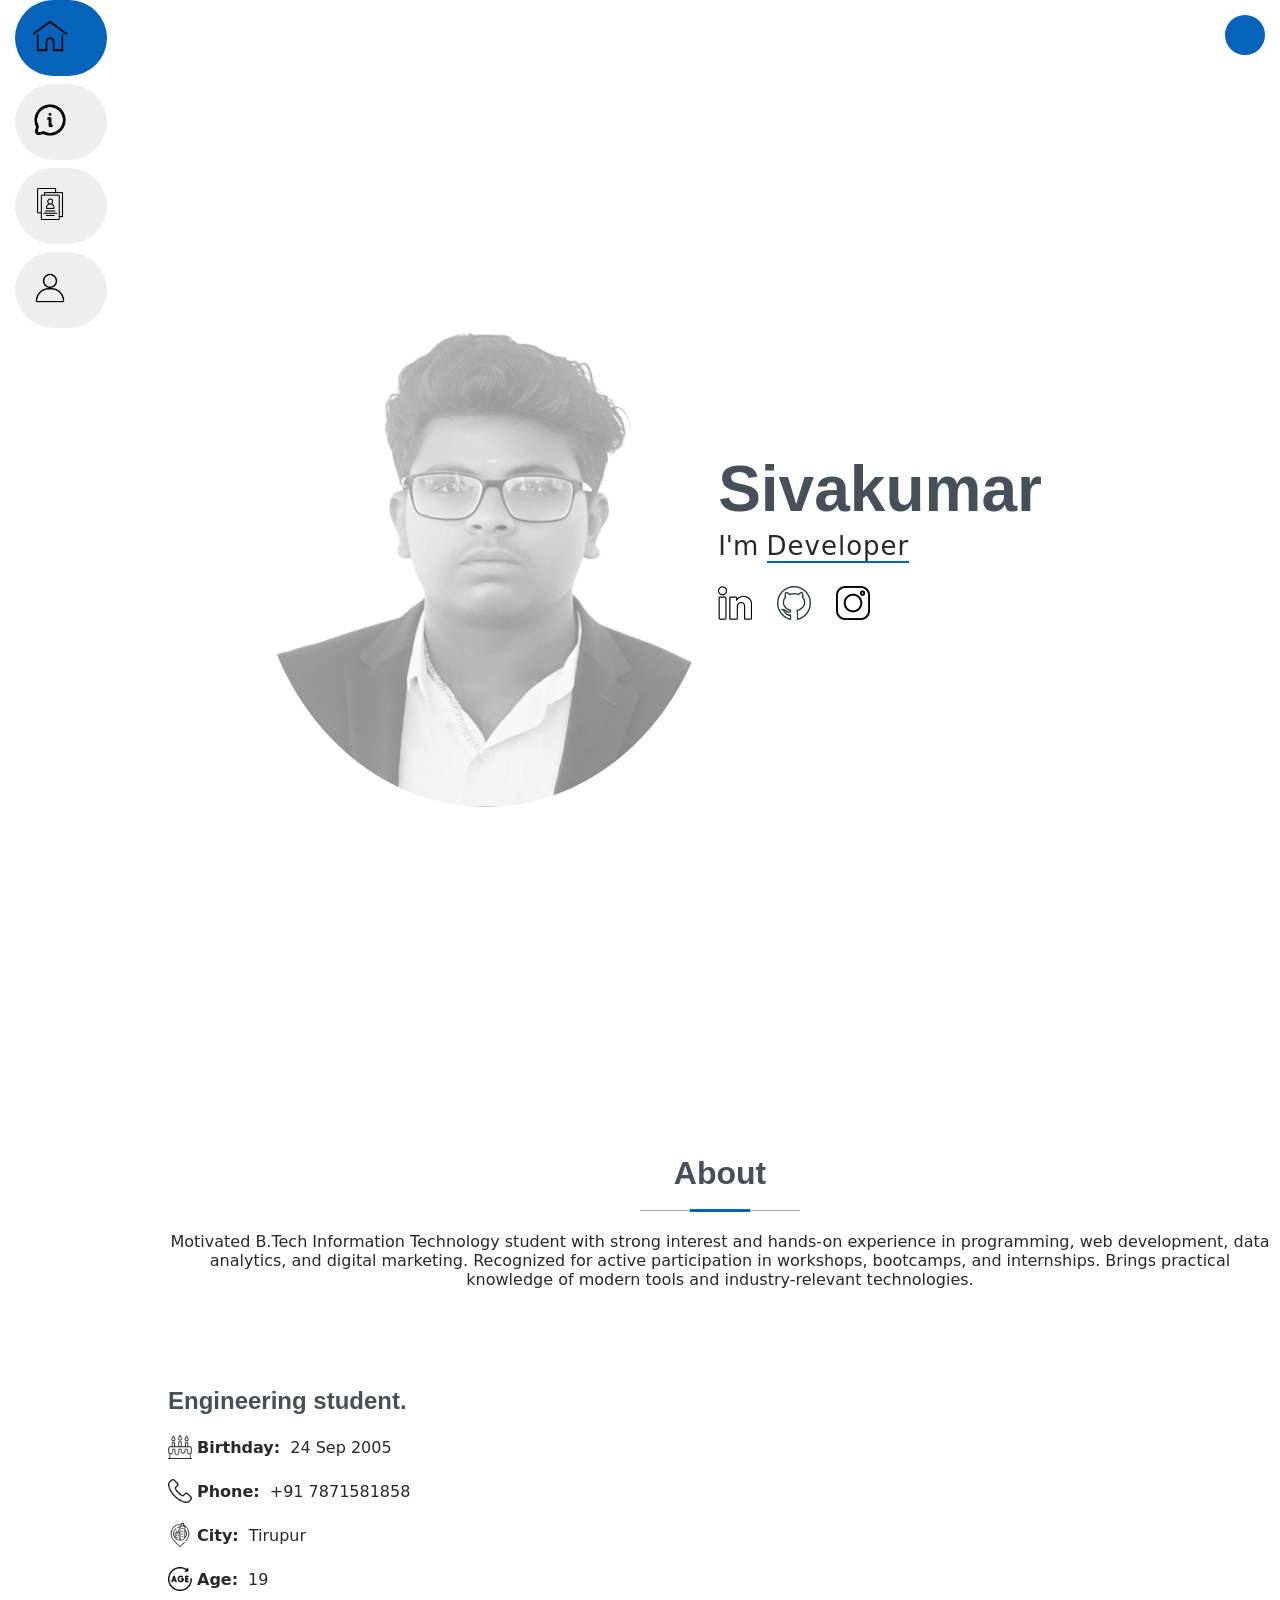
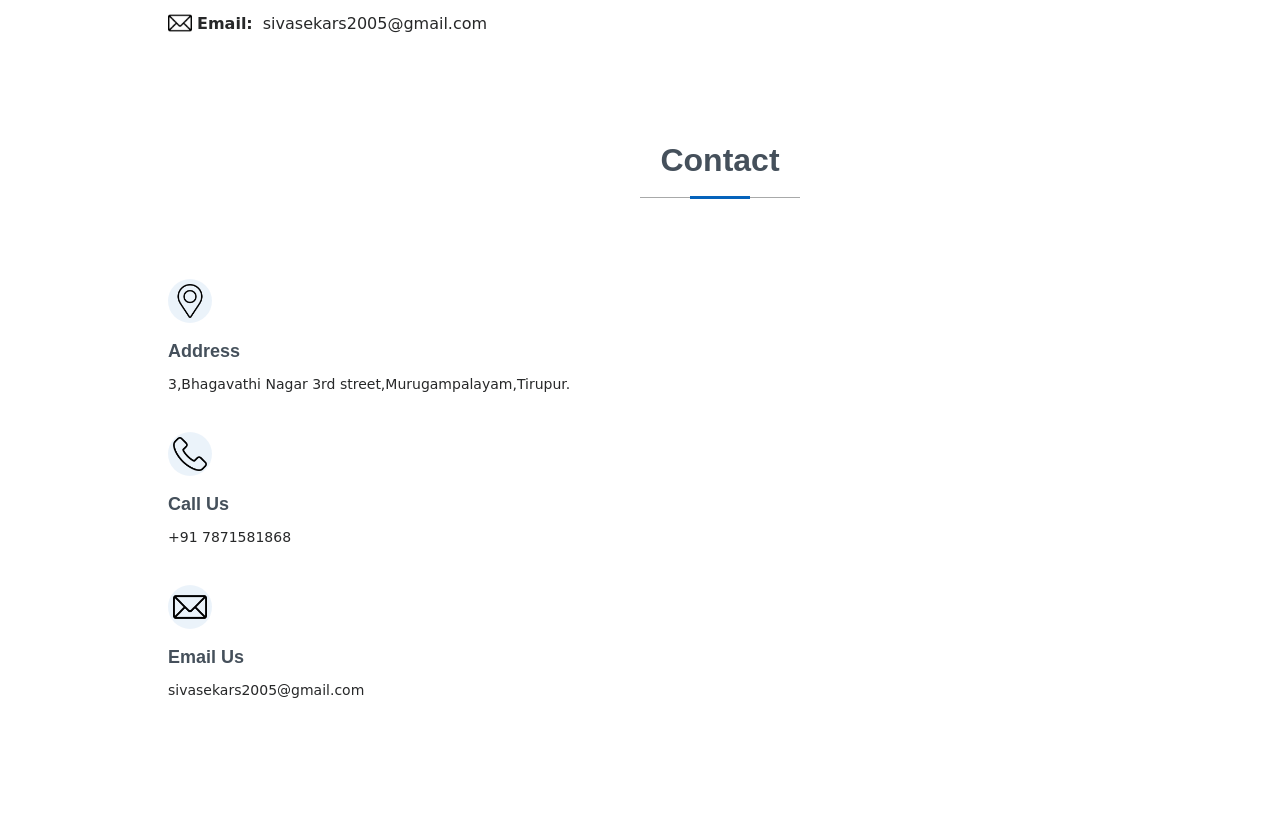
==== index.html @ 50e78660 "first commit" ====
<!DOCTYPE html>
<html lang="en">

<head>
  <meta charset="utf-8">
  <meta content="width=device-width, initial-scale=1.0" name="viewport">
  <title>portfolio</title>
  <link href="briefcase.png" rel="icon">
  <meta content="" name="description">
  <meta content="" name="keywords">
  <link rel="stylesheet" href="back.css">
</head>

<body class="index-page">

  <header id="header" class="header d-flex flex-column justify-content-center">

    <i class="header-toggle d-xl-none bi bi-list"></i>

    <nav id="navmenu" class="navmenu">
      <ul>
        <li><a href="#hero" class="active"><i ><img src="home.png" id="homein"></i><span>Home</span></a></li>
        <li><a href="#about"><i > <img src="about.png" id="aboutin"></i><span>About</span></a></li>
        <li><a href="https://siva240905.github.io/My-Resume/"><i> <img src="resume.png" id="resumein"></i><span>Resume</span></a></li>
        <li><a href="#contact"><i><img src="contact.png" id="conin"></i><span>Contact</span></a></li>
      </ul>
    </nav>

  </header>

  <main class="main">
    <section id="hero" class="hero section light-background">

      <img src="WhatsApp_Image_2025-08-15_at_8.36.40_AM__1_-modified-removebg-preview.png" alt="" id="img">

      <div class="container" data-aos="zoom-out">
        <div class="row justify-content-center">
          <div class="col-lg-9">
            <h2>Sivakumar</h2>
            <p>I'm <span class="typed" data-typed-items="Designer, Developer, Photographer">Developer</span><span class="typed-cursor typed-cursor--blink" aria-hidden="true"></span></p>
            <div class="social-links">
              <a href="https://www.linkedin.com/in/sivakumar-s-b74b42268?utm_source=share&utm_campaign=share_via&utm_content=profile&utm_medium=android_app"><i> <img src="linkedin.png" id="linked"></i></a>
              <a href="https://github.com/siva240905"><i><img src="social.png" id="github"></i></a>
              <a href="https://www.instagram.com/__shiva___.x?igsh=dHl6OG1wbnE2dGsy"><i><img src="instagram.png" id="insta"></i></a>
            </div>
          </div>
        </div>
      </div>

    </section>
    <section id="about" class="about section">

    
      <div class="container section-title" data-aos="fade-up">
        <h2>About</h2>
        <p>Motivated B.Tech Information Technology student with strong interest and hands-on experience in programming, web development, data analytics, and digital marketing. Recognized for active participation in workshops, bootcamps, and internships. Brings practical knowledge of modern tools and industry-relevant technologies.</p>
      </div>

      <div class="container" data-aos="fade-up" data-aos-delay="100">

        <div class="row gy-4 justify-content-center">
          <div class="col-lg-4">
            <img src="--" class="img-fluid" alt="">
          </div>
          <div class="col-lg-8 content">
            <h2>Engineering student.</h2>
            <div class="row">
              <div class="col-lg-6">
                <ul>
                  <li><i><img src="birthday-cake.png" id="birth"></i> <strong>Birthday:</strong> <span>24 Sep 2005</span></li>
                  <li><i><img src="telephone.png" id="num"></i> <strong>Phone:</strong> <span>+91 7871581858</span></li>
                  <li><i><img src="location-pin.png" id="city"></i> <strong>City:</strong> <span>Tirupur</span></li>
                </ul>
              </div>
              <div class="col-lg-6">
                <ul>
                  <li><i><img src="age.png" id="age"></i> <strong>Age:</strong> <span>19</span></li>
                  <li><i><img src="email.png" id="mail"></i> <strong>Email:</strong> <span>sivasekars2005@gmail.com</span></li>
                </ul>
              </div>
            </div>
          </div>
        </div>

      </div>
    <section id="contact" class="contact section">
      <div class="container section-title" data-aos="fade-up">
        <h2>Contact</h2>
      </div>

      <div class="container" data-aos="fade" data-aos-delay="100">

        <div class="row gy-4">

          <div class="col-lg-4">
            <div class="info-item d-flex" data-aos="fade-up" data-aos-delay="200">
              <i ><img src="pin.png" id="loc"></i>
              <div>
                <h3>Address</h3>
                <p>3,Bhagavathi Nagar 3rd street,Murugampalayam,Tirupur.</p>
              </div>
            </div>

            <div class="info-item d-flex" data-aos="fade-up" data-aos-delay="300">
              <i><img src="telephone.png" id="tele"></i>
              <div>
                <h3>Call Us</h3>
                <p>+91 7871581868</p>
              </div>
            </div>

            <div class="info-item d-flex" data-aos="fade-up" data-aos-delay="400">
              <i ><img src="email.png" id="email"></i>
              <div>
                <h3>Email Us</h3>
                <p>sivasekars2005@gmail.com</p>
              </div>
            </div>

          </div>

         
        </div>

      </div>

    </section>

  </main>  

</body>

</html>
---- back.css ----
:root {
  --default-font: "Roboto",  system-ui, -apple-system, "Segoe UI", Roboto, "Helvetica Neue", Arial, "Noto Sans", "Liberation Sans", sans-serif, "Apple Color Emoji", "Segoe UI Emoji", "Segoe UI Symbol", "Noto Color Emoji";
  --heading-font: "Raleway",  sans-serif;
  --nav-font: "Poppins",  sans-serif;
}
:root { 
  --background-color: #ffffff; 
  --default-color: #272829; 
  --heading-color: #45505b;
  --accent-color: #0563bb; 
  --surface-color: #ffffff;
  --contrast-color: #ffffff;
}
:root {
  --nav-color: #46623e;  
  --nav-hover-color: #0563bb; 
  --nav-mobile-background-color: #ffffff;
  --nav-dropdown-background-color: #ffffff; 
  --nav-dropdown-hover-color: #0563bb;
}
#img{
    float: right;
    border-radius: 50%;
}
.dark-background {
  --background-color: #060606;
  --default-color: #ffffff;
  --heading-color: #ffffff;
  --surface-color: #252525;
  --contrast-color: #ffffff;
}
:root {
  scroll-behavior: smooth;
}
body {
  color: var(--default-color);
  background-color: var(--background-color);
  font-family: var(--default-font);
}

a {
  color: var(--accent-color);
  text-decoration: none;
  transition: 0.3s;
}

a:hover {
  color: color-mix(in srgb, var(--accent-color), transparent 25%);
  text-decoration: none;
}

h1,
h2,
h3,
h4,
h5,
h6 {
  color: var(--heading-color);
  font-family: var(--heading-font);
}
.header {
  color: var(--default-color);
  position: fixed;
  top: 0;
  left: 0;
  bottom: 0;
  padding: 0 15px;
  transition: all ease-in-out 0.3s;
  overflow-y: auto;
  z-index: 997;
  min-width: 200px;
}

@media (max-width: 1199px) {
  .header {
    background-color: var(--background-color);
    border-right: 1px solid color-mix(in srgb, var(--default-color), transparent 90%);
    width: 300px;
    left: -100%;
  }
}

@media (min-width: 1200px) and (max-width: 1600px) {
  .header~main {
    margin-left: 160px;
  }

  .header~main .hero {
    margin-left: -160px;
    width: 100vw;
  }
}

.header.header-show {
  left: 0;
}

.header .header-toggle {
  color: var(--contrast-color);
  background-color: var(--accent-color);
  font-size: 22px;
  display: flex;
  align-items: center;
  justify-content: center;
  width: 40px;
  height: 40px;
  border-radius: 50%;
  cursor: pointer;
  position: fixed;
  top: 15px;
  right: 15px;
  z-index: 9999;
  transition: background-color 0.3s;
}
#homein,#aboutin, #resumein, #conin, #linked, #github, #insta, #loc, #tele, #email {
  width: 34px;
  height: 34px;
}
#birth,#num, #city, #age, #mail {
  width: 24px;
  height: 24px;
}

.header .header-toggle:hover {
  color: var(--contrast-color);
  background-color: color-mix(in srgb, var(--accent-color) 90%, white 15%);
}
.navmenu {
  padding: 0;
  z-index: 9997;
}

.navmenu ul {
  list-style: none;
  padding: 0 0 20px 0;
  margin: 0;
  width: 140px;
}

.navmenu a,
.navmenu a:focus {
  color: var(--nav-color);
  font-family: var(--nav-font);
  display: flex;
  align-items: center;
  padding: 10px 18px;
  margin-bottom: 8px;
  font-size: 15px;
  border-radius: 50px;
  background: color-mix(in srgb, var(--default-color), transparent 92%);
  height: 56px;
  width: 100%;
  overflow: hidden;
  transition: 0.3s;
}

.navmenu a i,
.navmenu a:focus i {
  font-size: 20px;
}

.navmenu a span,
.navmenu a:focus span {
  padding: 0 5px 0 7px;
}

@media (min-width: 992px) {

  .navmenu a,
  .navmenu a:focus {
    max-width: 56px;
  }

  .navmenu a span,
  .navmenu a:focus span {
    display: none;
  }
}

.navmenu a:hover,
.navmenu .active,
.navmenu .active:focus,
.navmenu li:hover>a {
  color: var(--contrast-color);
  background: var(--nav-hover-color);
}

.navmenu a:hover,
.navmenu li:hover>a {
  max-width: 100%;
  color: var(--contrast-color);
}

.navmenu a:hover span,
.navmenu li:hover>a span {
  display: block;
}
#preloader {
  position: fixed;
  inset: 0;
  z-index: 999999;
  overflow: hidden;
  background: var(--background-color);
  transition: all 0.6s ease-out;
}

#preloader:before {
  content: "";
  position: fixed;
  top: calc(50% - 30px);
  left: calc(50% - 30px);
  border: 6px solid #ffffff;
  border-color: var(--accent-color) transparent var(--accent-color) transparent;
  border-radius: 50%;
  width: 60px;
  height: 60px;
  animation: animate-preloader 1.5s linear infinite;
}

@keyframes animate-preloader {
  0% {
    transform: rotate(0deg);
  }

  100% {
    transform: rotate(360deg);
  }
}
.scroll-top {
  position: fixed;
  visibility: hidden;
  opacity: 0;
  right: 15px;
  bottom: -15px;
  z-index: 99999;
  background-color: var(--accent-color);
  width: 44px;
  height: 44px;
  border-radius: 50px;
  transition: all 0.4s;
}

.scroll-top i {
  font-size: 24px;
  color: var(--contrast-color);
  line-height: 0;
}

.scroll-top:hover {
  background-color: color-mix(in srgb, var(--accent-color), transparent 20%);
  color: var(--contrast-color);
}

.scroll-top.active {
  visibility: visible;
  opacity: 1;
  bottom: 15px;
}
@media screen and (max-width: 768px) {
  [data-aos-delay] {
    transition-delay: 0 !important;
  }
}
.page-title {
  --background-color: color-mix(in srgb, var(--default-color), transparent 96%);
  color: var(--default-color);
  background-color: var(--background-color);
  padding: 20px 0;
  position: relative;
}

.page-title h1 {
  font-size: 28px;
  font-weight: 700;
  margin: 0;
}

.page-title .breadcrumbs ol {
  display: flex;
  flex-wrap: wrap;
  list-style: none;
  padding: 0 0 10px 0;
  margin: 0;
  font-size: 14px;
  font-weight: 400;
}

.page-title .breadcrumbs ol li+li {
  padding-left: 10px;
}

.page-title .breadcrumbs ol li+li::before {
  content: "/";
  display: inline-block;
  padding-right: 10px;
  color: color-mix(in srgb, var(--default-color), transparent 70%);
}
section,
.section {
  color: var(--default-color);
  background-color: var(--background-color);
  padding: 60px 0;
  overflow: clip;
}
.section-title {
  text-align: center;
  padding-bottom: 60px;
  position: relative;
}

.section-title h2 {
  font-size: 32px;
  font-weight: 700;
  margin-bottom: 20px;
  padding-bottom: 20px;
  position: relative;
}

.section-title h2:before {
  content: "";
  position: absolute;
  display: block;
  width: 160px;
  height: 1px;
  background: color-mix(in srgb, var(--default-color), transparent 60%);
  left: 0;
  right: 0;
  bottom: 1px;
  margin: auto;
}

.section-title h2::after {
  content: "";
  position: absolute;
  display: block;
  width: 60px;
  height: 3px;
  background: var(--accent-color);
  left: 0;
  right: 0;
  bottom: 0;
  margin: auto;
}

.section-title p {
  margin-bottom: 0;
}
.hero {
  width: 100%;
  min-height: 100vh;
  position: relative;
  padding: 80px 0;
  display: flex;
  align-items: center;
  justify-content: center;
}


.hero:before {
  content: "";
  background: color-mix(in srgb, var(--background-color), transparent 50%);
  position: absolute;
  inset: 0;
  z-index: 2;
}

.hero .container {
  position: relative;
  z-index: 3;
}

.hero h2 {
  margin: 0;
  font-size: 64px;
  font-weight: 700;
}

.hero p {
  margin: 5px 0 0 0;
  font-size: 26px;
}

.hero p span {
  letter-spacing: 1px;
  border-bottom: 2px solid var(--accent-color);
}

.hero .social-links {
  margin-top: 25px;
}

.hero .social-links a {
  font-size: 20px;
  display: inline-block;
  color: color-mix(in srgb, var(--default-color), transparent 50%);
  line-height: 1;
  margin-right: 20px;
  transition: 0.3s;
}

.hero .social-links a:hover {
  color: var(--accent-color);
}

@media (max-width: 768px) {
  .hero h2 {
    font-size: 32px;
  }

  .hero p {
    font-size: 20px;
  }
}
.about .content h2 {
  font-weight: 700;
  font-size: 24px;
}

.about .content ul {
  list-style: none;
  padding: 0;
}

.about .content ul li {
  margin-bottom: 20px;
  display: flex;
  align-items: center;
}

.about .content ul strong {
  margin-right: 10px;
}

.about .content ul i {
  font-size: 16px;
  margin-right: 5px;
  color: var(--accent-color);
  line-height: 0;
}


.stats i {
  background-color: var(--accent-color);
  color: var(--contrast-color);
  width: 54px;
  height: 54px;
  font-size: 24px;
  border-radius: 50px;
  display: inline-flex;
  align-items: center;
  justify-content: center;
  position: relative;
  z-index: 1;
}

.stats .stats-item {
  margin-top: 10px;
  width: 100%;
  position: relative;
  text-align: center;
  z-index: 0;
}

.stats .stats-item span {
  font-size: 36px;
  display: block;
  font-weight: 700;
  color: color-mix(in srgb, var(--default-color), transparent 20%);
}

.stats .stats-item p {
  padding: 0;
  margin: 0;
  color: color-mix(in srgb, var(--default-color), transparent 50%);
  font-size: 16px;
}

.contact .info-item+.info-item {
  margin-top: 40px;
}

.contact .info-item i {
  color: var(--accent-color);
  background: color-mix(in srgb, var(--accent-color), transparent 92%);
  font-size: 20px;
  width: 44px;
  height: 44px;
  display: flex;
  justify-content: center;
  align-items: center;
  border-radius: 50px;
  transition: all 0.3s ease-in-out;
  margin-right: 15px;
}

.contact .info-item h3 {
  padding: 0;
  font-size: 18px;
  font-weight: 700;
  margin-bottom: 5px;
}

.contact .info-item p {
  padding: 0;
  margin-bottom: 0;
  font-size: 14px;
}

.contact .info-item:hover i {
  background: var(--accent-color);
  color: var(--contrast-color);
}
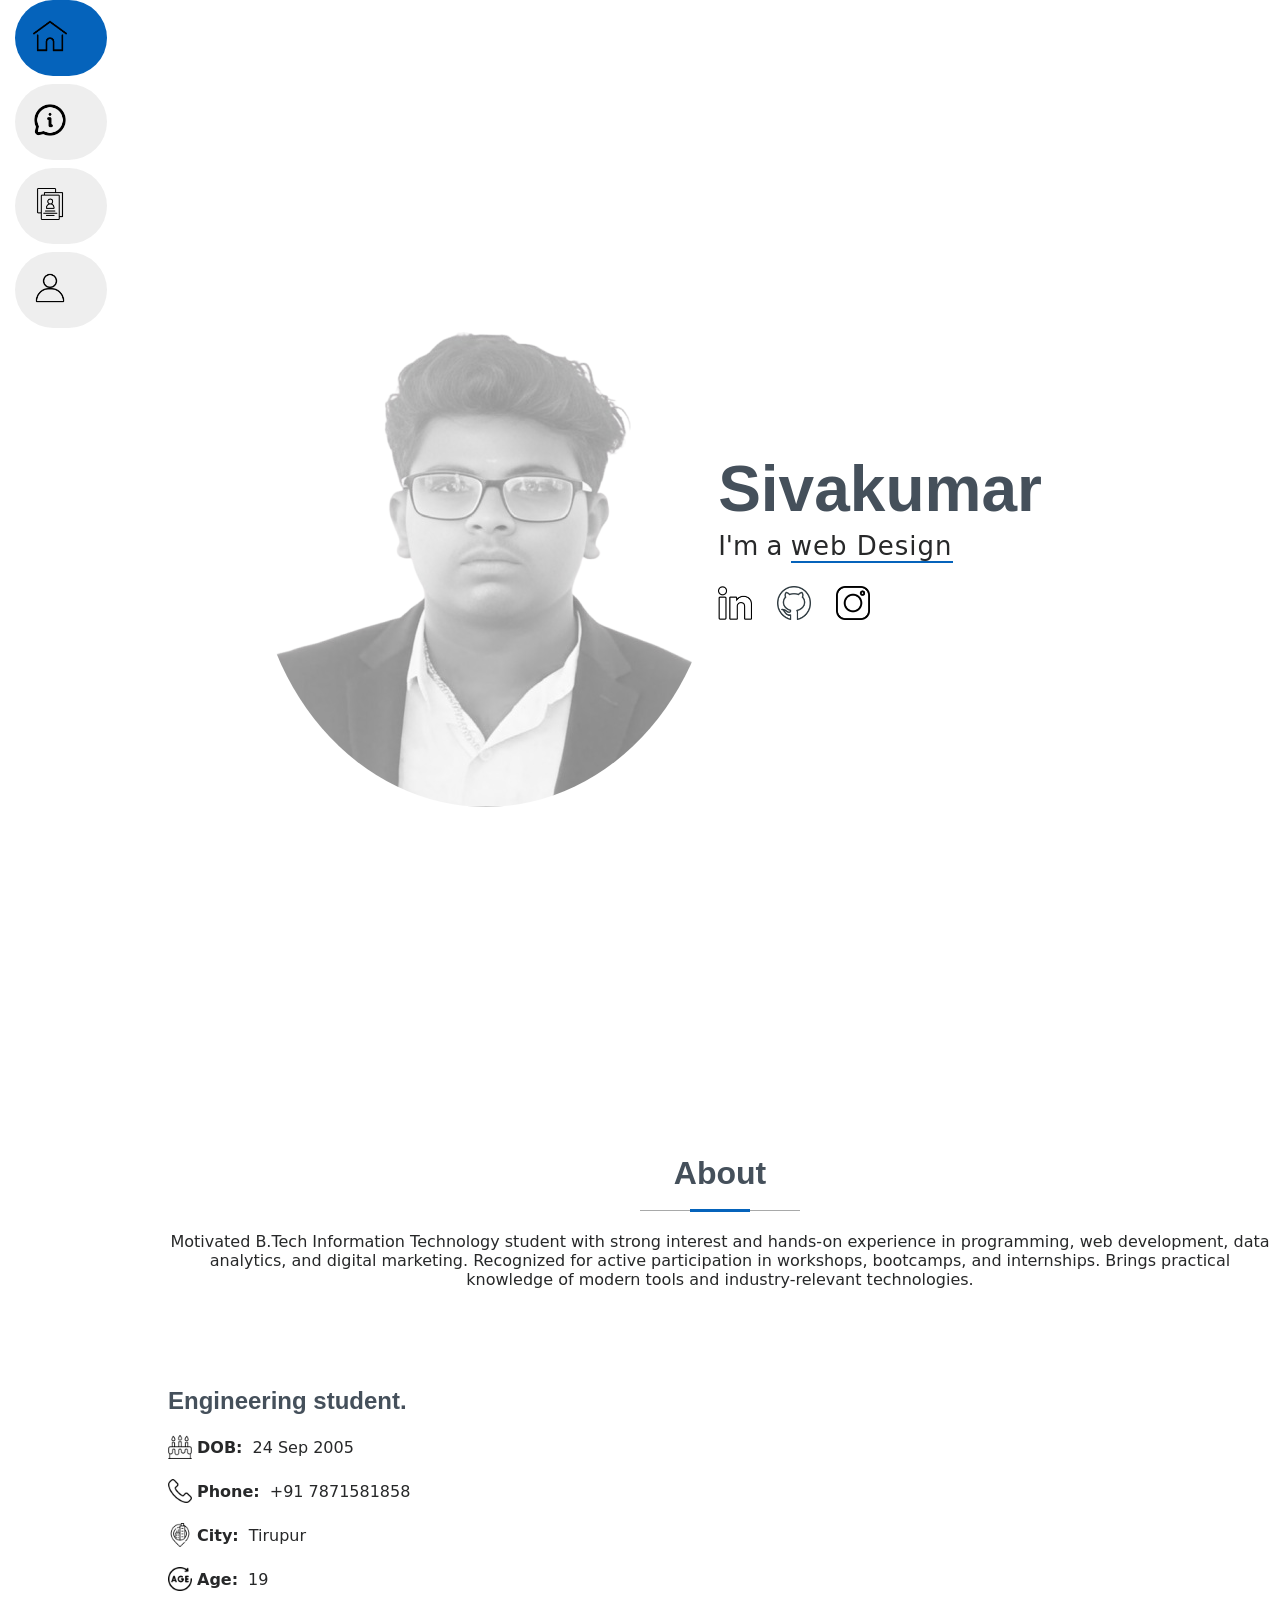
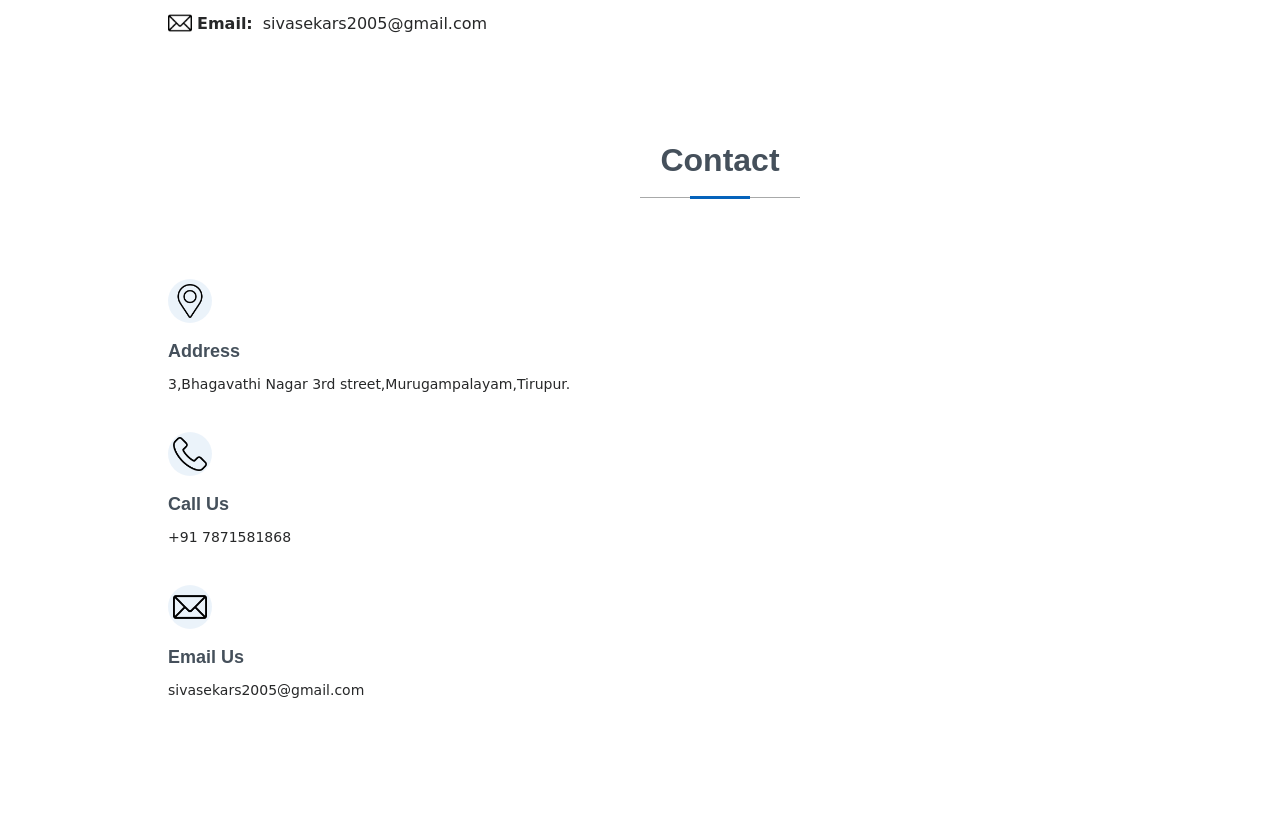
==== commit 1119bb23: "first commit" ====
--- a/index.html
+++ b/index.html
@@ -1,7 +1,5 @@
-
 <!DOCTYPE html>
 <html lang="en">
-
 <head>
   <meta charset="utf-8">
   <meta content="width=device-width, initial-scale=1.0" name="viewport">
@@ -22,7 +20,7 @@
       <ul>
         <li><a href="#hero" class="active"><i ><img src="home.png" id="homein"></i><span>Home</span></a></li>
         <li><a href="#about"><i > <img src="about.png" id="aboutin"></i><span>About</span></a></li>
-        <li><a href="https://siva240905.github.io/My-Resume/"><i> <img src="resume.png" id="resumein"></i><span>Resume</span></a></li>
+        <li><a href="My Resume.pdf"><i> <img src="resume.png" id="resumein"></i><span>Resume</span></a></li>
         <li><a href="#contact"><i><img src="contact.png" id="conin"></i><span>Contact</span></a></li>
       </ul>
     </nav>
@@ -38,7 +36,7 @@
         <div class="row justify-content-center">
           <div class="col-lg-9">
             <h2>Sivakumar</h2>
-            <p>I'm <span class="typed" data-typed-items="Designer, Developer, Photographer">Developer</span><span class="typed-cursor typed-cursor--blink" aria-hidden="true"></span></p>
+            <p class="typed" >I'm a <span></span></p>
             <div class="social-links">
               <a href="https://www.linkedin.com/in/sivakumar-s-b74b42268?utm_source=share&utm_campaign=share_via&utm_content=profile&utm_medium=android_app"><i> <img src="linkedin.png" id="linked"></i></a>
               <a href="https://github.com/siva240905"><i><img src="social.png" id="github"></i></a>
@@ -68,7 +66,7 @@
             <div class="row">
               <div class="col-lg-6">
                 <ul>
-                  <li><i><img src="birthday-cake.png" id="birth"></i> <strong>Birthday:</strong> <span>24 Sep 2005</span></li>
+                  <li><i><img src="birthday-cake.png" id="birth"></i> <strong>DOB:</strong> <span>24 Sep 2005</span></li>
                   <li><i><img src="telephone.png" id="num"></i> <strong>Phone:</strong> <span>+91 7871581858</span></li>
                   <li><i><img src="location-pin.png" id="city"></i> <strong>City:</strong> <span>Tirupur</span></li>
                 </ul>
--- a/back.css
+++ b/back.css
@@ -58,6 +58,7 @@
   color: var(--heading-color);
   font-family: var(--heading-font);
 }
+
 .header {
   color: var(--default-color);
   position: fixed;
@@ -102,9 +103,7 @@
   display: flex;
   align-items: center;
   justify-content: center;
-  width: 40px;
-  height: 40px;
-  border-radius: 50%;
+
   cursor: pointer;
   position: fixed;
   top: 15px;
@@ -125,6 +124,7 @@
   color: var(--contrast-color);
   background-color: color-mix(in srgb, var(--accent-color) 90%, white 15%);
 }
+
 .navmenu {
   padding: 0;
   z-index: 9997;
@@ -194,7 +194,38 @@
 .navmenu a:hover span,
 .navmenu li:hover>a span {
   display: block;
-}
+} 
+.typed{position: relative;
+}
+.typed span::before{
+  content: "web Design";
+  animation: words 20s infinite ;
+}
+.typed span::after{
+  content: "";
+  position: absolute;
+  animation: cursor 0.6s infinite ;
+}
+@keyframes cursor{
+  to{
+    border-left:3px solid var(--accent-color);
+  }
+}
+@keyframes words {
+  0%,20%{
+    content: "web developer";
+  }
+  21%,40%{
+    content: "designer";}
+    41%,60%{
+      content: "freelancer";}
+  61%,80%{
+    content: "UI-UX Designer";}
+  81%,100%{
+    content: "Editor";}
+}
+
+
 #preloader {
   position: fixed;
   inset: 0;
